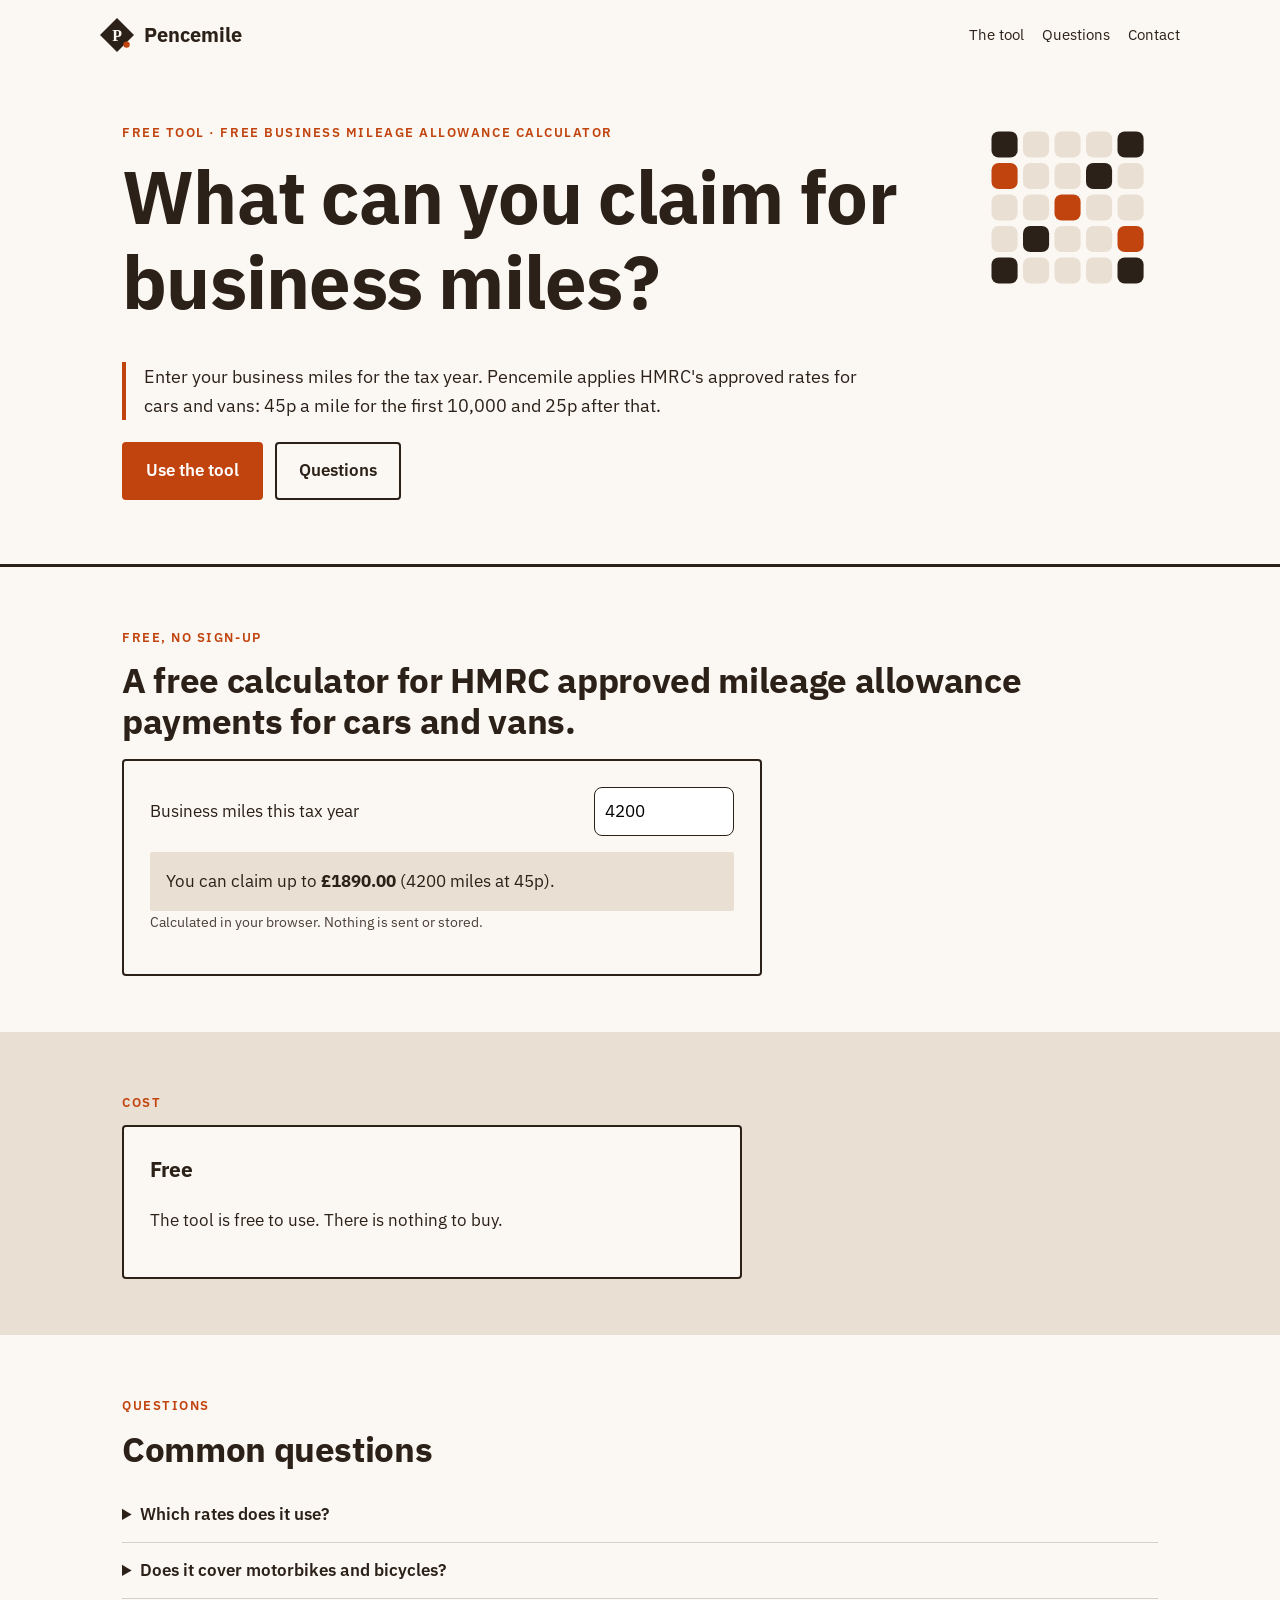
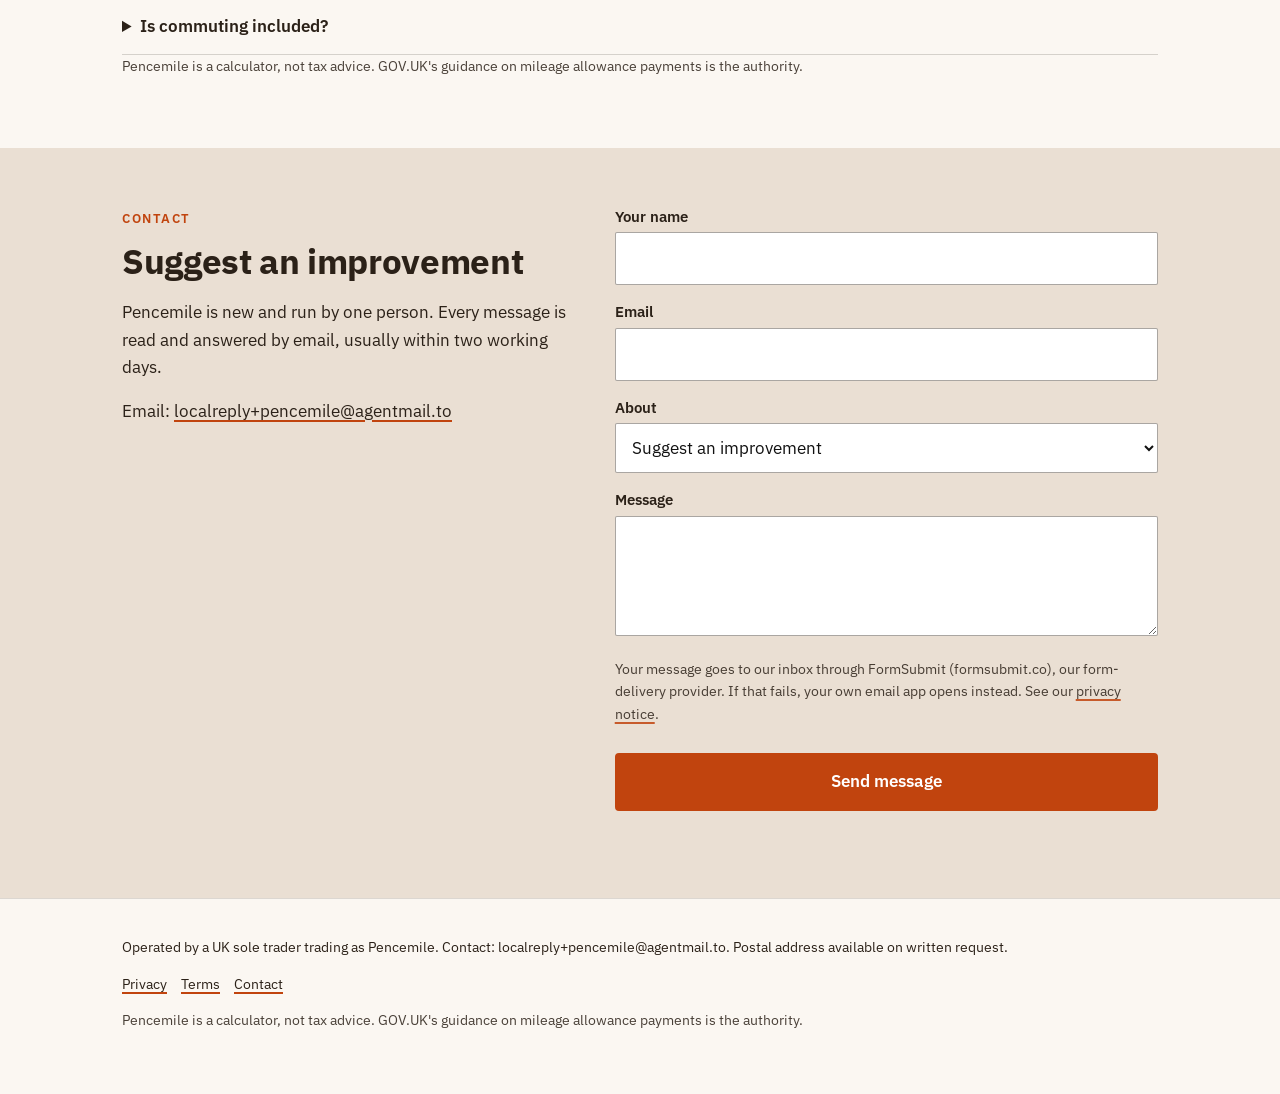
==== index.html @ f0cb2468 "Publish site 2026-10-19 21:38 BST" ====
<!doctype html>
<html lang="en-GB">
<head>
<meta charset="utf-8">
<meta name="viewport" content="width=device-width, initial-scale=1">
<meta http-equiv="Content-Security-Policy" content="default-src 'self'; img-src 'self' data: https://localreplyloop.goatcounter.com; style-src 'self'; script-src 'self'; font-src 'self'; connect-src 'self' https://formsubmit.co; form-action 'self'; base-uri 'self'; object-src 'none'">
<meta name="referrer" content="strict-origin-when-cross-origin">
<title>Pencemile: What can you claim for business miles?</title>
<meta name="description" content="A free calculator for HMRC approved mileage allowance payments for cars and vans.">
<meta name="theme-color" content="#2B2118">
<meta property="og:type" content="website"><meta property="og:title" content="Pencemile: What can you claim for business miles?"><meta property="og:description" content="A free calculator for HMRC approved mileage allowance payments for cars and vans.">
<meta property="og:image" content="https://evanturner557-del.github.io/pencemile/assets/og.png"><meta property="og:image:width" content="1200"><meta property="og:image:height" content="630">
<meta property="og:image:alt" content="Pencemile: What can you claim for business miles?"><meta property="og:site_name" content="Pencemile"><meta property="og:locale" content="en_GB">
<meta property="og:url" content="https://evanturner557-del.github.io/pencemile/"><meta name="twitter:card" content="summary_large_image">
<link rel="canonical" href="https://evanturner557-del.github.io/pencemile/">
<link rel="icon" href="assets/favicon.svg" type="image/svg+xml">
<link rel="stylesheet" href="assets/site.css">
<script src="assets/config.js"></script>
<script src="assets/analytics.js" defer></script>
<script src="_shared/kit.js" defer></script><script src="assets/tool.js" defer></script>
</head>
<body>
<a class="skip" href="#main">Skip to content</a>
<header><div class="wrap top"><a class="brand" href="./"><svg viewBox="0 0 64 64" aria-hidden="true" width="34" height="34"><path d="M32 0 64 32 32 64 0 32z" fill="#2B2118"/><text x="32" y="43" text-anchor="middle" font-family="Georgia, serif" font-weight="700" font-size="30" fill="#FBF7F2">P</text><circle cx="50" cy="50" r="6" fill="#C1440E"/></svg>Pencemile</a><nav aria-label="Primary"><a href="#tool">The tool</a><a href="#faq">Questions</a><a href="#contact">Contact</a></nav></div></header><section class="hero"><div class="wrap"><div class="art"><svg viewBox="0 0 400 400" role="img" aria-label="Decorative pattern" class="motif" preserveAspectRatio="xMidYMid slice"><rect x="30" y="30" width="58" height="58" rx="16" fill="#2B2118"/><rect x="30" y="100" width="58" height="58" rx="16" fill="#C1440E"/><rect x="30" y="170" width="58" height="58" rx="16" fill="#EADFD3"/><rect x="30" y="240" width="58" height="58" rx="16" fill="#EADFD3"/><rect x="30" y="310" width="58" height="58" rx="16" fill="#2B2118"/><rect x="100" y="30" width="58" height="58" rx="16" fill="#EADFD3"/><rect x="100" y="100" width="58" height="58" rx="16" fill="#EADFD3"/><rect x="100" y="170" width="58" height="58" rx="16" fill="#EADFD3"/><rect x="100" y="240" width="58" height="58" rx="16" fill="#2B2118"/><rect x="100" y="310" width="58" height="58" rx="16" fill="#EADFD3"/><rect x="170" y="30" width="58" height="58" rx="16" fill="#EADFD3"/><rect x="170" y="100" width="58" height="58" rx="16" fill="#EADFD3"/><rect x="170" y="170" width="58" height="58" rx="16" fill="#C1440E"/><rect x="170" y="240" width="58" height="58" rx="16" fill="#EADFD3"/><rect x="170" y="310" width="58" height="58" rx="16" fill="#EADFD3"/><rect x="240" y="30" width="58" height="58" rx="16" fill="#EADFD3"/><rect x="240" y="100" width="58" height="58" rx="16" fill="#2B2118"/><rect x="240" y="170" width="58" height="58" rx="16" fill="#EADFD3"/><rect x="240" y="240" width="58" height="58" rx="16" fill="#EADFD3"/><rect x="240" y="310" width="58" height="58" rx="16" fill="#EADFD3"/><rect x="310" y="30" width="58" height="58" rx="16" fill="#2B2118"/><rect x="310" y="100" width="58" height="58" rx="16" fill="#EADFD3"/><rect x="310" y="170" width="58" height="58" rx="16" fill="#EADFD3"/><rect x="310" y="240" width="58" height="58" rx="16" fill="#C1440E"/><rect x="310" y="310" width="58" height="58" rx="16" fill="#2B2118"/></svg></div><span class="eyebrow">Free tool · Free business mileage allowance calculator</span><h1>What can you claim for business miles?</h1><p class="lede">Enter your business miles for the tax year. Pencemile applies HMRC&#x27;s approved rates for cars and vans: 45p a mile for the first 10,000 and 25p after that.</p><div class="ctas"><a class="btn" href="#tool" data-cta="hero">Use the tool</a><a class="btn ghost" href="#faq" data-cta="hero-secondary">Questions</a></div></div></section>
<main id="main">
<section id="tool"><div class="wrap"><span class="eyebrow">Free, no sign-up</span><h2>A free calculator for HMRC approved mileage allowance payments for cars and vans.</h2><form class="tool" id="calc" novalidate><div class="row"><label for="t-miles">Business miles this tax year</label><input type="number" id="t-miles" data-k="miles" value="4200" step="1" min="0" inputmode="decimal"></div><div class="result" id="result" role="status" aria-live="polite"></div><p class="fine">Calculated in your browser. Nothing is sent or stored.</p></form></div></section>
<section class="tint" id="price"><div class="wrap"><span class="eyebrow">Cost</span><div class="pricebox"><p class="price">Free</p><p>The tool is free to use. There is nothing to buy.</p></div></div></section>
<section id="faq"><div class="wrap"><span class="eyebrow">Questions</span><h2>Common questions</h2><details><summary>Which rates does it use?</summary><p>HMRC approved mileage rates for cars and vans: 45p for the first 10,000 business miles, 25p after. Check GOV.UK in case rates change.</p></details><details><summary>Does it cover motorbikes and bicycles?</summary><p>Not yet. They have different rates.</p></details><details><summary>Is commuting included?</summary><p>No. Ordinary commuting isn&#x27;t business mileage.</p></details><p class="fine" style="margin-top:18px">Pencemile is a calculator, not tax advice. GOV.UK&#x27;s guidance on mileage allowance payments is the authority.</p></div></section>
<section class="tint" id="contact"><div class="wrap contact-grid"><div><span class="eyebrow">Contact</span><h2>Suggest an improvement</h2><p>Pencemile is new and run by one person. Every message is read and answered by email, usually within two working days.</p><p>Email: <a href="mailto:localreply+pencemile@agentmail.to">localreply+pencemile@agentmail.to</a></p></div><form class="form" data-contact data-formsubmit="localreply+pencemile@agentmail.to" data-email="localreply+pencemile@agentmail.to" data-subject="Pencemile enquiry" novalidate>
<div><label for="f-name">Your name</label><input id="f-name" name="name" autocomplete="name" required></div>
<div><label for="f-email">Email</label><input id="f-email" name="email" type="email" autocomplete="email" required></div>
<div><label for="f-plan">About</label><select id="f-plan" name="plan"><option value="Suggest an improvement">Suggest an improvement</option><option value="Report a mistake">Report a mistake</option><option value="Something else">Something else</option></select></div>
<div><label for="f-message">Message</label><textarea id="f-message" name="message"></textarea></div>
<p class="hint">Your message goes to our inbox through FormSubmit (formsubmit.co), our form-delivery provider. If that fails, your own email app opens instead. See our <a href="privacy.html">privacy notice</a>.</p>
<button class="btn" type="submit">Send message</button>
<p class="form-status" role="status" aria-live="polite"></p>
</form></div></section>
</main><footer><div class="wrap"><p>Operated by a UK sole trader trading as Pencemile. Contact: localreply+pencemile@agentmail.to. Postal address available on written request.</p>
<p><a href="privacy.html">Privacy</a><a href="terms.html">Terms</a><a href="./#contact">Contact</a></p>
<p class="fine">Pencemile is a calculator, not tax advice. GOV.UK&#x27;s guidance on mileage allowance payments is the authority.</p></div></footer>
</body></html>
---- assets/site.css ----
@font-face{font-family:'IBM Plex Sans';font-weight:700;font-style:normal;font-display:swap;src:url(fonts/ibm-plex-sans-latin-700-normal.woff2) format('woff2')}
@font-face{font-family:'IBM Plex Sans';font-weight:400;font-style:normal;font-display:swap;src:url(fonts/ibm-plex-sans-latin-400-normal.woff2) format('woff2')}
@font-face{font-family:'IBM Plex Sans';font-weight:600;font-style:normal;font-display:swap;src:url(fonts/ibm-plex-sans-latin-600-normal.woff2) format('woff2')}
:root{--ink:#2B2118;--paper:#FBF7F2;--acc:#C1440E;--acc-text:#C1440E;--on-acc:#FFFFFF;--soft:#EADFD3;--on-ink:#FBF7F2;--r:4px;--br:4px;--head:'IBM Plex Sans', system-ui, sans-serif;--body:'IBM Plex Sans', system-ui, sans-serif}
*,*::before,*::after{box-sizing:border-box}html{scroll-behavior:smooth}@media (prefers-reduced-motion:reduce){html{scroll-behavior:auto}*{transition:none!important}}
body{margin:0;font-family:var(--body);color:var(--ink);background:var(--paper);line-height:1.6;font-size:17px;-webkit-font-smoothing:antialiased}
h1,h2,h3{font-family:var(--head);line-height:1.15;margin:0 0 .5em;letter-spacing:-.01em}h1{font-size:clamp(2.1rem,5vw,3.6rem)}h2{font-size:clamp(1.5rem,3vw,2.2rem)}h3{font-size:1.15rem}
p{margin:0 0 1em}a{color:var(--ink);text-decoration-color:var(--acc);text-underline-offset:3px;text-decoration-thickness:2px}
.wrap{max-width:1080px;margin:0 auto;padding:0 22px}.skip{position:absolute;left:-999px}.skip:focus{left:12px;top:12px;background:var(--ink);color:var(--on-ink);padding:8px 12px;z-index:9}
:focus-visible{outline:3px solid var(--acc);outline-offset:2px}
.top{display:flex;align-items:center;justify-content:space-between;padding:18px 0;gap:16px}.brand{display:flex;align-items:center;gap:10px;font-family:var(--head);font-weight:700;font-size:1.25rem;text-decoration:none}
.top nav a{margin-left:18px;font-size:.95rem;text-decoration:none}.top nav a:hover{text-decoration:underline}
.btn{display:inline-block;background:var(--acc);color:var(--on-acc);padding:13px 22px;border-radius:var(--br);font-weight:600;text-decoration:none;border:2px solid var(--acc);cursor:pointer;font:inherit;font-weight:600}
.btn:hover{filter:brightness(.94)}.btn.ghost{background:transparent;color:var(--ink);border-color:var(--ink)}
.eyebrow{display:inline-block;font-size:.8rem;letter-spacing:.12em;text-transform:uppercase;font-weight:600;color:var(--acc-text);margin-bottom:12px}
.hero{padding:48px 0 64px}.hero .lede{font-size:1.15rem;max-width:40em}.ctas{display:flex;gap:12px;flex-wrap:wrap;margin-top:22px}
.motif{width:100%;height:auto;max-width:420px;display:block}
.draft{display:inline-block;background:var(--soft);border:1px dashed var(--ink);padding:3px 10px;border-radius:999px;font-size:.82rem;font-weight:600;margin-bottom:14px}
section{padding:56px 0}.tint{background:var(--soft)}
.steps{display:grid;grid-template-columns:repeat(auto-fit,minmax(220px,1fr));gap:22px;counter-reset:s}
.step{padding:22px;border-radius:var(--r);background:var(--paper);border:1px solid color-mix(in srgb,var(--ink) 14%,transparent)}
.step::before{counter-increment:s;content:"0" counter(s);font-family:var(--head);font-weight:700;color:var(--acc-text);display:block;font-size:1.4rem;margin-bottom:6px}
.points{display:grid;grid-template-columns:repeat(auto-fit,minmax(240px,1fr));gap:26px}.point h3{border-top:4px solid var(--acc);padding-top:12px}
.price{font-family:var(--head);font-size:1.3rem;font-weight:700}.pricebox{border:2px solid var(--ink);border-radius:var(--r);padding:26px;max-width:620px;background:var(--paper)}
details{border-bottom:1px solid color-mix(in srgb,var(--ink) 18%,transparent);padding:14px 0}summary{cursor:pointer;font-weight:600}details p{margin-top:10px}
.form{display:grid;gap:14px;max-width:620px}.form label{font-weight:600;font-size:.95rem;display:block;margin-bottom:4px}
.form input,.form textarea,.form select{width:100%;padding:12px;border:1.5px solid color-mix(in srgb,var(--ink) 40%,transparent);border-radius:calc(var(--r)/2);font:inherit;background:#fff;color:#111}
.form textarea{min-height:120px}.hint,.fine{font-size:.88rem;opacity:.85}.form-status{font-weight:600}
.contact-grid{display:grid;grid-template-columns:1fr 1.2fr;gap:40px}@media(max-width:800px){.contact-grid{grid-template-columns:1fr}.top nav{display:none}}
footer{padding:36px 0 48px;font-size:.9rem;border-top:1px solid color-mix(in srgb,var(--ink) 15%,transparent)}footer a{margin-right:14px}
.tool{background:var(--paper);border:2px solid var(--ink);border-radius:var(--r);padding:26px;max-width:640px}.tool .row{display:grid;grid-template-columns:1fr 140px;gap:12px;align-items:center;margin-bottom:10px}
.tool input[type=number]{padding:10px;border:1.5px solid var(--ink);border-radius:8px;font:inherit;width:100%}.result{margin-top:16px;padding:16px;background:var(--soft);border-radius:calc(var(--r)/2);min-height:3em}
.check h3{margin-top:18px}.check label{display:flex;gap:10px;align-items:flex-start;padding:6px 0}.check input{width:20px;height:20px;accent-color:var(--acc)}
.legal{max-width:760px}.legal h2{font-size:1.3rem;margin-top:1.6em}
.hero h1{font-size:clamp(2.4rem,6.5vw,4.6rem);max-width:13em}.hero{border-bottom:3px solid var(--ink)}.hero .art{float:right;width:180px;margin:0 0 20px 30px}.hero .lede{border-left:4px solid var(--acc);padding-left:18px}.step{border:none;border-top:2px solid var(--ink);border-radius:0;background:none}
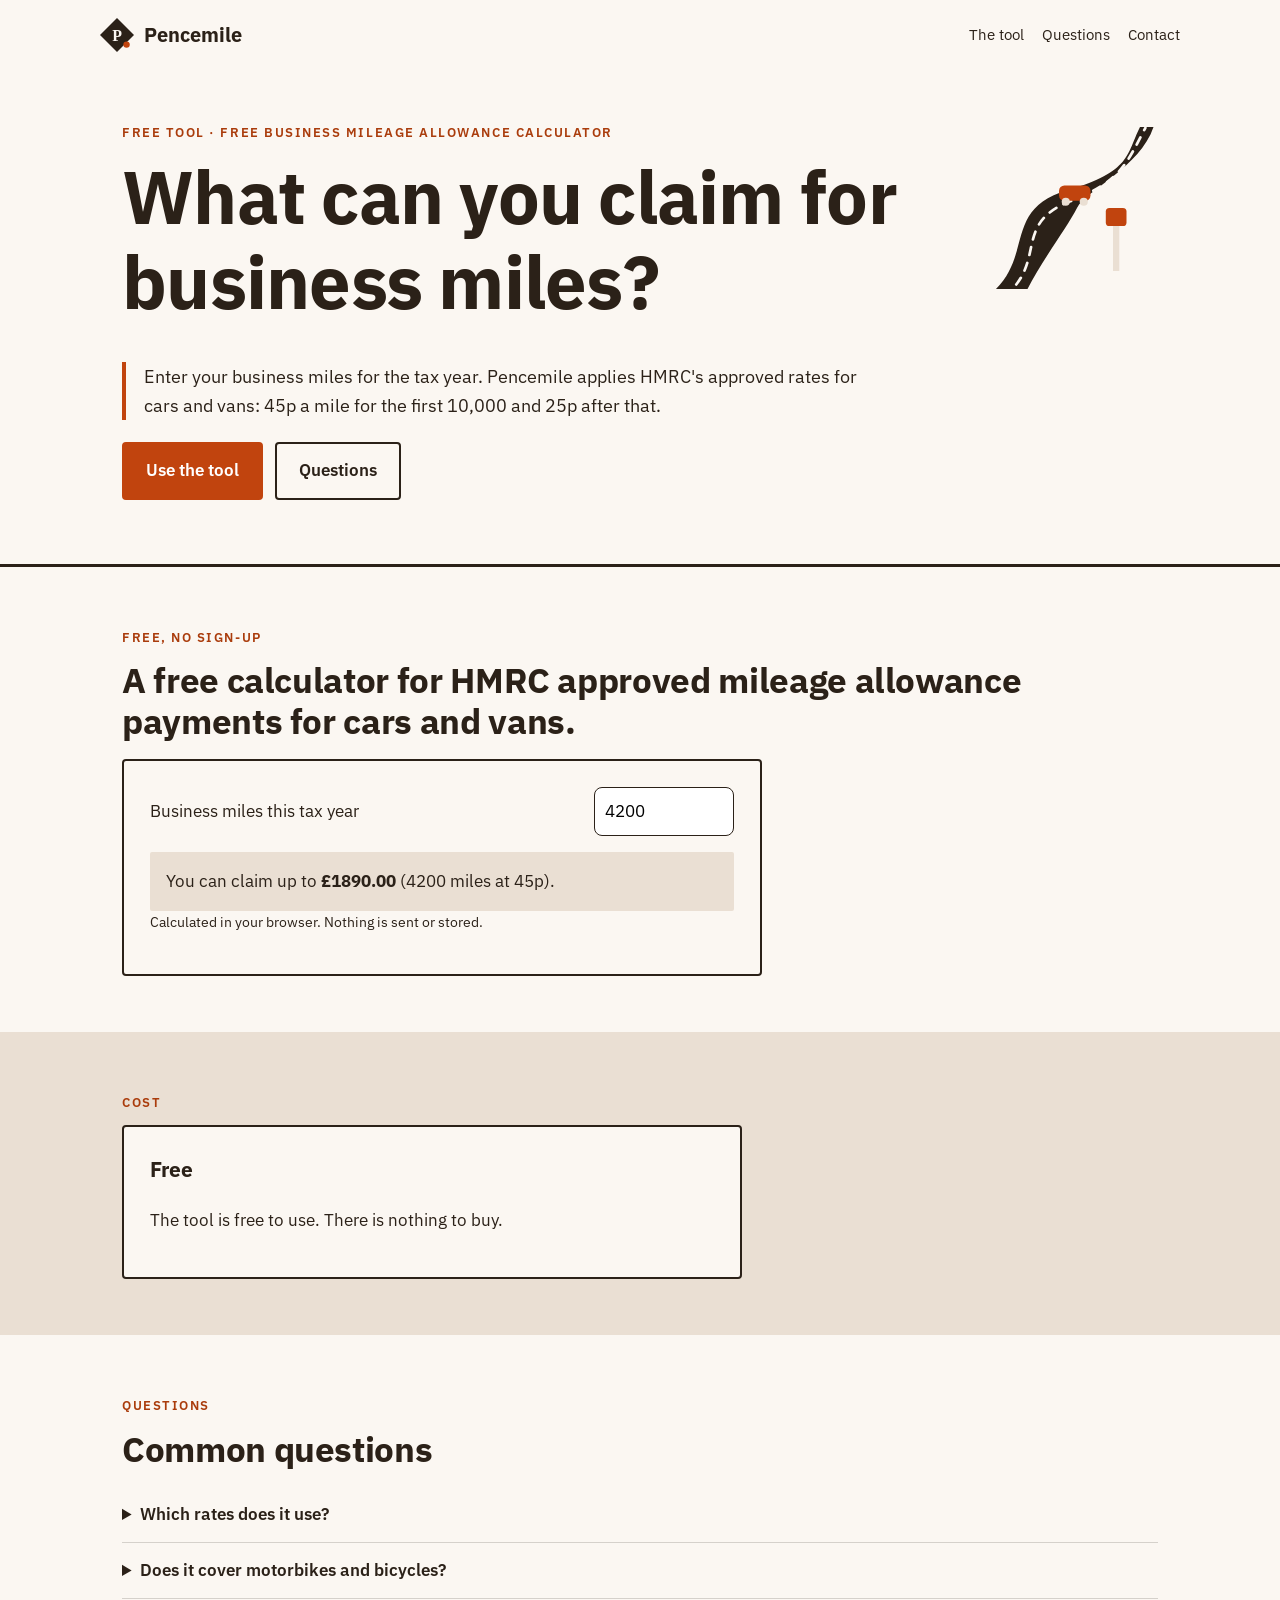
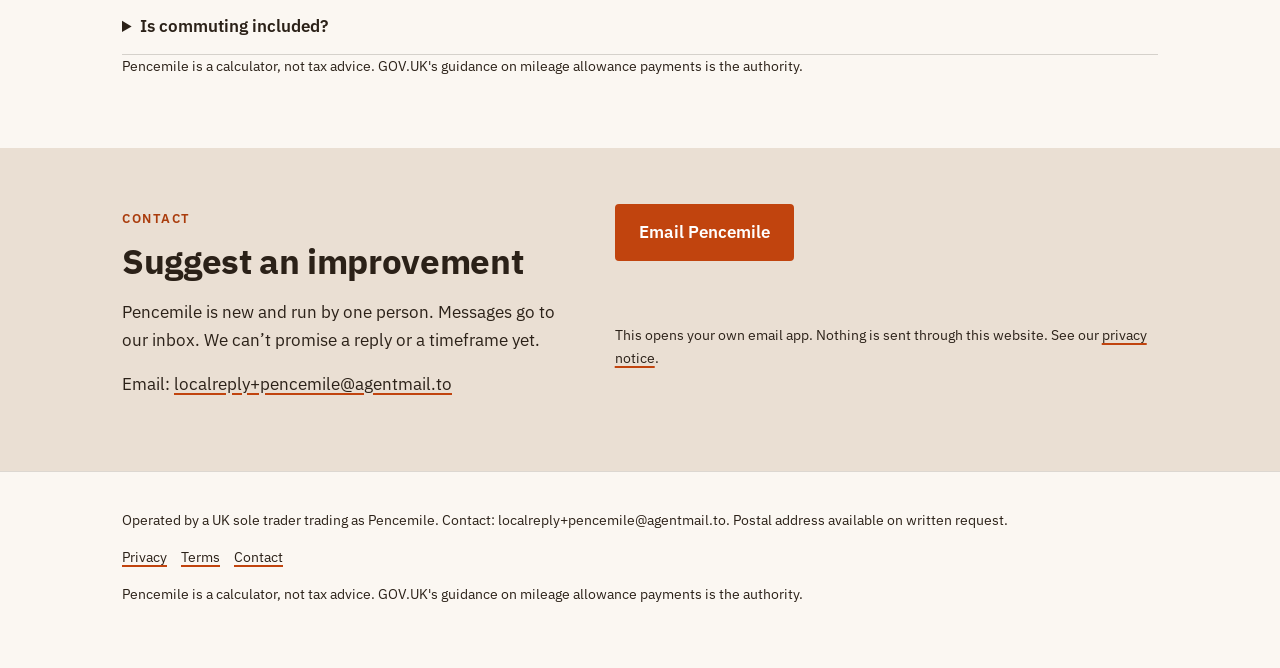
==== commit 225c8a1f: "Publish site 2026-10-21 08:28 BST" ====
--- a/index.html
+++ b/index.html
@@ -3,7 +3,7 @@
 <head>
 <meta charset="utf-8">
 <meta name="viewport" content="width=device-width, initial-scale=1">
-<meta http-equiv="Content-Security-Policy" content="default-src 'self'; img-src 'self' data: https://localreplyloop.goatcounter.com; style-src 'self'; script-src 'self'; font-src 'self'; connect-src 'self' https://formsubmit.co; form-action 'self'; base-uri 'self'; object-src 'none'">
+<meta http-equiv="Content-Security-Policy" content="default-src 'self'; img-src 'self' data: https://localreplyloop.goatcounter.com; style-src 'self'; script-src 'self'; font-src 'self'; connect-src 'self'; form-action 'self'; base-uri 'self'; object-src 'none'">
 <meta name="referrer" content="strict-origin-when-cross-origin">
 <title>Pencemile: What can you claim for business miles?</title>
 <meta name="description" content="A free calculator for HMRC approved mileage allowance payments for cars and vans.">
@@ -21,20 +21,13 @@
 </head>
 <body>
 <a class="skip" href="#main">Skip to content</a>
-<header><div class="wrap top"><a class="brand" href="./"><svg viewBox="0 0 64 64" aria-hidden="true" width="34" height="34"><path d="M32 0 64 32 32 64 0 32z" fill="#2B2118"/><text x="32" y="43" text-anchor="middle" font-family="Georgia, serif" font-weight="700" font-size="30" fill="#FBF7F2">P</text><circle cx="50" cy="50" r="6" fill="#C1440E"/></svg>Pencemile</a><nav aria-label="Primary"><a href="#tool">The tool</a><a href="#faq">Questions</a><a href="#contact">Contact</a></nav></div></header><section class="hero"><div class="wrap"><div class="art"><svg viewBox="0 0 400 400" role="img" aria-label="Decorative pattern" class="motif" preserveAspectRatio="xMidYMid slice"><rect x="30" y="30" width="58" height="58" rx="16" fill="#2B2118"/><rect x="30" y="100" width="58" height="58" rx="16" fill="#C1440E"/><rect x="30" y="170" width="58" height="58" rx="16" fill="#EADFD3"/><rect x="30" y="240" width="58" height="58" rx="16" fill="#EADFD3"/><rect x="30" y="310" width="58" height="58" rx="16" fill="#2B2118"/><rect x="100" y="30" width="58" height="58" rx="16" fill="#EADFD3"/><rect x="100" y="100" width="58" height="58" rx="16" fill="#EADFD3"/><rect x="100" y="170" width="58" height="58" rx="16" fill="#EADFD3"/><rect x="100" y="240" width="58" height="58" rx="16" fill="#2B2118"/><rect x="100" y="310" width="58" height="58" rx="16" fill="#EADFD3"/><rect x="170" y="30" width="58" height="58" rx="16" fill="#EADFD3"/><rect x="170" y="100" width="58" height="58" rx="16" fill="#EADFD3"/><rect x="170" y="170" width="58" height="58" rx="16" fill="#C1440E"/><rect x="170" y="240" width="58" height="58" rx="16" fill="#EADFD3"/><rect x="170" y="310" width="58" height="58" rx="16" fill="#EADFD3"/><rect x="240" y="30" width="58" height="58" rx="16" fill="#EADFD3"/><rect x="240" y="100" width="58" height="58" rx="16" fill="#2B2118"/><rect x="240" y="170" width="58" height="58" rx="16" fill="#EADFD3"/><rect x="240" y="240" width="58" height="58" rx="16" fill="#EADFD3"/><rect x="240" y="310" width="58" height="58" rx="16" fill="#EADFD3"/><rect x="310" y="30" width="58" height="58" rx="16" fill="#2B2118"/><rect x="310" y="100" width="58" height="58" rx="16" fill="#EADFD3"/><rect x="310" y="170" width="58" height="58" rx="16" fill="#EADFD3"/><rect x="310" y="240" width="58" height="58" rx="16" fill="#C1440E"/><rect x="310" y="310" width="58" height="58" rx="16" fill="#2B2118"/></svg></div><span class="eyebrow">Free tool · Free business mileage allowance calculator</span><h1>What can you claim for business miles?</h1><p class="lede">Enter your business miles for the tax year. Pencemile applies HMRC&#x27;s approved rates for cars and vans: 45p a mile for the first 10,000 and 25p after that.</p><div class="ctas"><a class="btn" href="#tool" data-cta="hero">Use the tool</a><a class="btn ghost" href="#faq" data-cta="hero-secondary">Questions</a></div></div></section>
+<header><div class="wrap top"><a class="brand" href="./"><svg viewBox="0 0 64 64" aria-hidden="true" width="34" height="34"><path d="M32 0 64 32 32 64 0 32z" fill="#2B2118"/><text x="32" y="43" text-anchor="middle" font-family="Georgia, serif" font-weight="700" font-size="30" fill="#FBF7F2">P</text><circle cx="50" cy="50" r="6" fill="#C1440E"/></svg>Pencemile</a><nav aria-label="Primary"><a href="#tool">The tool</a><a href="#faq">Questions</a><a href="#contact">Contact</a></nav></div></header>
 <main id="main">
+<section class="hero"><div class="wrap"><div class="art"><svg viewBox="0 0 400 400" aria-hidden="true" focusable="false" class="motif"><path d="M40 380 C 120 300 60 200 200 160 S 330 80 360 20 h30 C 360 110 240 160 220 200 S 140 320 110 380z" fill="#2B2118"/><path d="M85 370 C 140 300 90 230 205 185 S 330 100 372 22" fill="none" stroke="#FBF7F2" stroke-width="6" stroke-dasharray="18 18" stroke-linecap="round" stroke-linejoin="round"/><rect x="180" y="150" width="70" height="34" rx="12" fill="#C1440E"/><circle cx="195" cy="186" r="9" fill="#EADFD3"/><circle cx="235" cy="186" r="9" fill="#EADFD3"/><rect x="300" y="230" width="14" height="110" fill="#EADFD3"/><rect x="284" y="200" width="46" height="40" rx="8" fill="#C1440E"/></svg></div><span class="eyebrow">Free tool · Free business mileage allowance calculator</span><h1>What can you claim for business miles?</h1><p class="lede">Enter your business miles for the tax year. Pencemile applies HMRC&#x27;s approved rates for cars and vans: 45p a mile for the first 10,000 and 25p after that.</p><div class="ctas"><a class="btn" href="#tool" data-cta="hero">Use the tool</a><a class="btn ghost" href="#faq" data-cta="hero-secondary">Questions</a></div></div></section>
 <section id="tool"><div class="wrap"><span class="eyebrow">Free, no sign-up</span><h2>A free calculator for HMRC approved mileage allowance payments for cars and vans.</h2><form class="tool" id="calc" novalidate><div class="row"><label for="t-miles">Business miles this tax year</label><input type="number" id="t-miles" data-k="miles" value="4200" step="1" min="0" inputmode="decimal"></div><div class="result" id="result" role="status" aria-live="polite"></div><p class="fine">Calculated in your browser. Nothing is sent or stored.</p></form></div></section>
 <section class="tint" id="price"><div class="wrap"><span class="eyebrow">Cost</span><div class="pricebox"><p class="price">Free</p><p>The tool is free to use. There is nothing to buy.</p></div></div></section>
 <section id="faq"><div class="wrap"><span class="eyebrow">Questions</span><h2>Common questions</h2><details><summary>Which rates does it use?</summary><p>HMRC approved mileage rates for cars and vans: 45p for the first 10,000 business miles, 25p after. Check GOV.UK in case rates change.</p></details><details><summary>Does it cover motorbikes and bicycles?</summary><p>Not yet. They have different rates.</p></details><details><summary>Is commuting included?</summary><p>No. Ordinary commuting isn&#x27;t business mileage.</p></details><p class="fine" style="margin-top:18px">Pencemile is a calculator, not tax advice. GOV.UK&#x27;s guidance on mileage allowance payments is the authority.</p></div></section>
-<section class="tint" id="contact"><div class="wrap contact-grid"><div><span class="eyebrow">Contact</span><h2>Suggest an improvement</h2><p>Pencemile is new and run by one person. Every message is read and answered by email, usually within two working days.</p><p>Email: <a href="mailto:localreply+pencemile@agentmail.to">localreply+pencemile@agentmail.to</a></p></div><form class="form" data-contact data-formsubmit="localreply+pencemile@agentmail.to" data-email="localreply+pencemile@agentmail.to" data-subject="Pencemile enquiry" novalidate>
-<div><label for="f-name">Your name</label><input id="f-name" name="name" autocomplete="name" required></div>
-<div><label for="f-email">Email</label><input id="f-email" name="email" type="email" autocomplete="email" required></div>
-<div><label for="f-plan">About</label><select id="f-plan" name="plan"><option value="Suggest an improvement">Suggest an improvement</option><option value="Report a mistake">Report a mistake</option><option value="Something else">Something else</option></select></div>
-<div><label for="f-message">Message</label><textarea id="f-message" name="message"></textarea></div>
-<p class="hint">Your message goes to our inbox through FormSubmit (formsubmit.co), our form-delivery provider. If that fails, your own email app opens instead. See our <a href="privacy.html">privacy notice</a>.</p>
-<button class="btn" type="submit">Send message</button>
-<p class="form-status" role="status" aria-live="polite"></p>
-</form></div></section>
+<section class="tint" id="contact"><div class="wrap contact-grid"><div><span class="eyebrow">Contact</span><h2>Suggest an improvement</h2><p>Pencemile is new and run by one person. Messages go to our inbox. We can’t promise a reply or a timeframe yet.</p><p>Email: <a href="mailto:localreply+pencemile@agentmail.to">localreply+pencemile@agentmail.to</a></p></div><div class="form contact-mail"><p><a class="btn" href="mailto:localreply+pencemile@agentmail.to?subject=%5BPencemile%5D%20Enquiry" data-cta="enquire">Email Pencemile</a></p><p class="hint">This opens your own email app. Nothing is sent through this website. See our <a href="privacy.html">privacy notice</a>.</p></div></div></section>
 </main><footer><div class="wrap"><p>Operated by a UK sole trader trading as Pencemile. Contact: localreply+pencemile@agentmail.to. Postal address available on written request.</p>
 <p><a href="privacy.html">Privacy</a><a href="terms.html">Terms</a><a href="./#contact">Contact</a></p>
 <p class="fine">Pencemile is a calculator, not tax advice. GOV.UK&#x27;s guidance on mileage allowance payments is the authority.</p></div></footer>
--- a/assets/site.css
+++ b/assets/site.css
@@ -1,7 +1,7 @@
 @font-face{font-family:'IBM Plex Sans';font-weight:700;font-style:normal;font-display:swap;src:url(fonts/ibm-plex-sans-latin-700-normal.woff2) format('woff2')}
 @font-face{font-family:'IBM Plex Sans';font-weight:400;font-style:normal;font-display:swap;src:url(fonts/ibm-plex-sans-latin-400-normal.woff2) format('woff2')}
 @font-face{font-family:'IBM Plex Sans';font-weight:600;font-style:normal;font-display:swap;src:url(fonts/ibm-plex-sans-latin-600-normal.woff2) format('woff2')}
-:root{--ink:#2B2118;--paper:#FBF7F2;--acc:#C1440E;--acc-text:#C1440E;--on-acc:#FFFFFF;--soft:#EADFD3;--on-ink:#FBF7F2;--r:4px;--br:4px;--head:'IBM Plex Sans', system-ui, sans-serif;--body:'IBM Plex Sans', system-ui, sans-serif}
+:root{--ink:#2B2118;--paper:#FBF7F2;--acc:#C1440E;--acc-text:#AA3C0C;--on-acc:#FFFFFF;--acc-btn:#C1440E;--soft:#EADFD3;--on-ink:#FBF7F2;--r:4px;--br:4px;--head:'IBM Plex Sans', system-ui, sans-serif;--body:'IBM Plex Sans', system-ui, sans-serif}
 *,*::before,*::after{box-sizing:border-box}html{scroll-behavior:smooth}@media (prefers-reduced-motion:reduce){html{scroll-behavior:auto}*{transition:none!important}}
 body{margin:0;font-family:var(--body);color:var(--ink);background:var(--paper);line-height:1.6;font-size:17px;-webkit-font-smoothing:antialiased}
 h1,h2,h3{font-family:var(--head);line-height:1.15;margin:0 0 .5em;letter-spacing:-.01em}h1{font-size:clamp(2.1rem,5vw,3.6rem)}h2{font-size:clamp(1.5rem,3vw,2.2rem)}h3{font-size:1.15rem}
@@ -10,11 +10,11 @@
 :focus-visible{outline:3px solid var(--acc);outline-offset:2px}
 .top{display:flex;align-items:center;justify-content:space-between;padding:18px 0;gap:16px}.brand{display:flex;align-items:center;gap:10px;font-family:var(--head);font-weight:700;font-size:1.25rem;text-decoration:none}
 .top nav a{margin-left:18px;font-size:.95rem;text-decoration:none}.top nav a:hover{text-decoration:underline}
-.btn{display:inline-block;background:var(--acc);color:var(--on-acc);padding:13px 22px;border-radius:var(--br);font-weight:600;text-decoration:none;border:2px solid var(--acc);cursor:pointer;font:inherit;font-weight:600}
-.btn:hover{filter:brightness(.94)}.btn.ghost{background:transparent;color:var(--ink);border-color:var(--ink)}
+.btn{display:inline-block;background:var(--acc-btn);color:var(--on-acc);padding:13px 22px;border-radius:var(--br);font-weight:600;text-decoration:none;border:2px solid var(--acc-btn);cursor:pointer;font:inherit;font-weight:600}
+.btn:hover{filter:none;box-shadow:inset 0 0 0 2px currentColor}.btn.ghost{background:transparent;color:var(--ink);border-color:var(--ink)}
 .eyebrow{display:inline-block;font-size:.8rem;letter-spacing:.12em;text-transform:uppercase;font-weight:600;color:var(--acc-text);margin-bottom:12px}
 .hero{padding:48px 0 64px}.hero .lede{font-size:1.15rem;max-width:40em}.ctas{display:flex;gap:12px;flex-wrap:wrap;margin-top:22px}
-.motif{width:100%;height:auto;max-width:420px;display:block}
+.motif{width:100%;height:auto;max-width:420px;display:block}.art{margin:0}
 .draft{display:inline-block;background:var(--soft);border:1px dashed var(--ink);padding:3px 10px;border-radius:999px;font-size:.82rem;font-weight:600;margin-bottom:14px}
 section{padding:56px 0}.tint{background:var(--soft)}
 .steps{display:grid;grid-template-columns:repeat(auto-fit,minmax(220px,1fr));gap:22px;counter-reset:s}
@@ -25,8 +25,8 @@
 details{border-bottom:1px solid color-mix(in srgb,var(--ink) 18%,transparent);padding:14px 0}summary{cursor:pointer;font-weight:600}details p{margin-top:10px}
 .form{display:grid;gap:14px;max-width:620px}.form label{font-weight:600;font-size:.95rem;display:block;margin-bottom:4px}
 .form input,.form textarea,.form select{width:100%;padding:12px;border:1.5px solid color-mix(in srgb,var(--ink) 40%,transparent);border-radius:calc(var(--r)/2);font:inherit;background:#fff;color:#111}
-.form textarea{min-height:120px}.hint,.fine{font-size:.88rem;opacity:.85}.form-status{font-weight:600}
-.contact-grid{display:grid;grid-template-columns:1fr 1.2fr;gap:40px}@media(max-width:800px){.contact-grid{grid-template-columns:1fr}.top nav{display:none}}
+.form textarea{min-height:120px}.hint,.fine{font-size:.88rem}.form-status{font-weight:600}
+.contact-grid{display:grid;grid-template-columns:1fr 1.2fr;gap:40px}@media(max-width:800px){.contact-grid{grid-template-columns:1fr}.top nav a:not([href="#contact"]){display:none}.top nav a{margin-left:0;padding:10px 0;font-weight:600}}
 footer{padding:36px 0 48px;font-size:.9rem;border-top:1px solid color-mix(in srgb,var(--ink) 15%,transparent)}footer a{margin-right:14px}
 .tool{background:var(--paper);border:2px solid var(--ink);border-radius:var(--r);padding:26px;max-width:640px}.tool .row{display:grid;grid-template-columns:1fr 140px;gap:12px;align-items:center;margin-bottom:10px}
 .tool input[type=number]{padding:10px;border:1.5px solid var(--ink);border-radius:8px;font:inherit;width:100%}.result{margin-top:16px;padding:16px;background:var(--soft);border-radius:calc(var(--r)/2);min-height:3em}
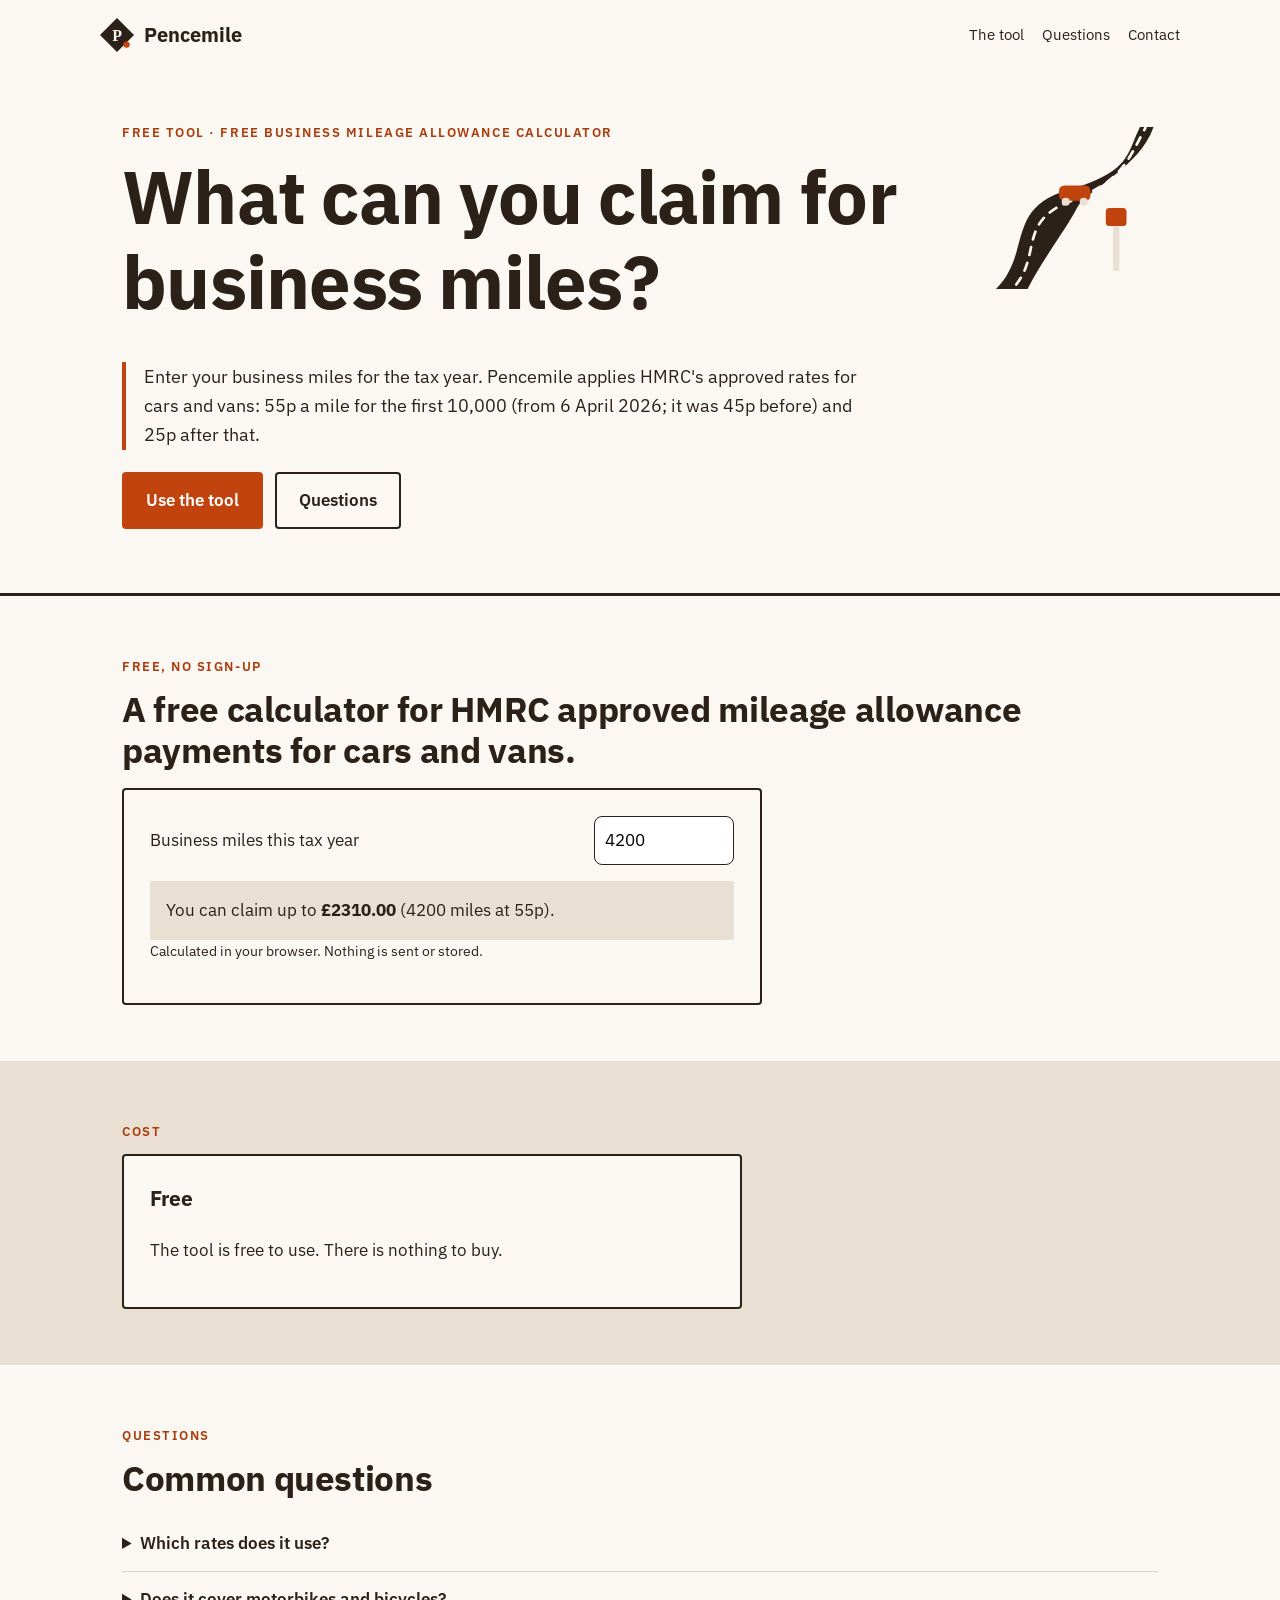
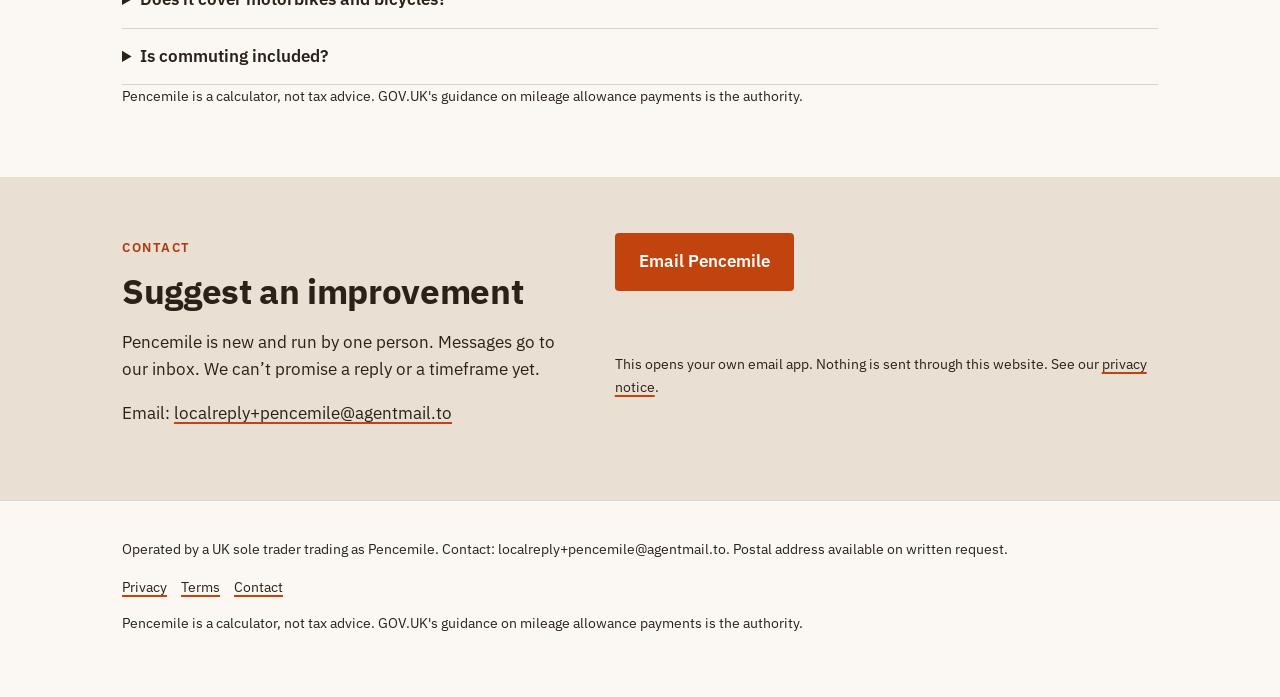
==== commit 4b3c8178: "fix: HMRC mileage rate 55p from 6 Apr 2026 (was 45p)" ====
--- a/index.html
+++ b/index.html
@@ -23,10 +23,10 @@
 <a class="skip" href="#main">Skip to content</a>
 <header><div class="wrap top"><a class="brand" href="./"><svg viewBox="0 0 64 64" aria-hidden="true" width="34" height="34"><path d="M32 0 64 32 32 64 0 32z" fill="#2B2118"/><text x="32" y="43" text-anchor="middle" font-family="Georgia, serif" font-weight="700" font-size="30" fill="#FBF7F2">P</text><circle cx="50" cy="50" r="6" fill="#C1440E"/></svg>Pencemile</a><nav aria-label="Primary"><a href="#tool">The tool</a><a href="#faq">Questions</a><a href="#contact">Contact</a></nav></div></header>
 <main id="main">
-<section class="hero"><div class="wrap"><div class="art"><svg viewBox="0 0 400 400" aria-hidden="true" focusable="false" class="motif"><path d="M40 380 C 120 300 60 200 200 160 S 330 80 360 20 h30 C 360 110 240 160 220 200 S 140 320 110 380z" fill="#2B2118"/><path d="M85 370 C 140 300 90 230 205 185 S 330 100 372 22" fill="none" stroke="#FBF7F2" stroke-width="6" stroke-dasharray="18 18" stroke-linecap="round" stroke-linejoin="round"/><rect x="180" y="150" width="70" height="34" rx="12" fill="#C1440E"/><circle cx="195" cy="186" r="9" fill="#EADFD3"/><circle cx="235" cy="186" r="9" fill="#EADFD3"/><rect x="300" y="230" width="14" height="110" fill="#EADFD3"/><rect x="284" y="200" width="46" height="40" rx="8" fill="#C1440E"/></svg></div><span class="eyebrow">Free tool · Free business mileage allowance calculator</span><h1>What can you claim for business miles?</h1><p class="lede">Enter your business miles for the tax year. Pencemile applies HMRC&#x27;s approved rates for cars and vans: 45p a mile for the first 10,000 and 25p after that.</p><div class="ctas"><a class="btn" href="#tool" data-cta="hero">Use the tool</a><a class="btn ghost" href="#faq" data-cta="hero-secondary">Questions</a></div></div></section>
+<section class="hero"><div class="wrap"><div class="art"><svg viewBox="0 0 400 400" aria-hidden="true" focusable="false" class="motif"><path d="M40 380 C 120 300 60 200 200 160 S 330 80 360 20 h30 C 360 110 240 160 220 200 S 140 320 110 380z" fill="#2B2118"/><path d="M85 370 C 140 300 90 230 205 185 S 330 100 372 22" fill="none" stroke="#FBF7F2" stroke-width="6" stroke-dasharray="18 18" stroke-linecap="round" stroke-linejoin="round"/><rect x="180" y="150" width="70" height="34" rx="12" fill="#C1440E"/><circle cx="195" cy="186" r="9" fill="#EADFD3"/><circle cx="235" cy="186" r="9" fill="#EADFD3"/><rect x="300" y="230" width="14" height="110" fill="#EADFD3"/><rect x="284" y="200" width="46" height="40" rx="8" fill="#C1440E"/></svg></div><span class="eyebrow">Free tool · Free business mileage allowance calculator</span><h1>What can you claim for business miles?</h1><p class="lede">Enter your business miles for the tax year. Pencemile applies HMRC&#x27;s approved rates for cars and vans: 55p a mile for the first 10,000 (from 6 April 2026; it was 45p before) and 25p after that.</p><div class="ctas"><a class="btn" href="#tool" data-cta="hero">Use the tool</a><a class="btn ghost" href="#faq" data-cta="hero-secondary">Questions</a></div></div></section>
 <section id="tool"><div class="wrap"><span class="eyebrow">Free, no sign-up</span><h2>A free calculator for HMRC approved mileage allowance payments for cars and vans.</h2><form class="tool" id="calc" novalidate><div class="row"><label for="t-miles">Business miles this tax year</label><input type="number" id="t-miles" data-k="miles" value="4200" step="1" min="0" inputmode="decimal"></div><div class="result" id="result" role="status" aria-live="polite"></div><p class="fine">Calculated in your browser. Nothing is sent or stored.</p></form></div></section>
 <section class="tint" id="price"><div class="wrap"><span class="eyebrow">Cost</span><div class="pricebox"><p class="price">Free</p><p>The tool is free to use. There is nothing to buy.</p></div></div></section>
-<section id="faq"><div class="wrap"><span class="eyebrow">Questions</span><h2>Common questions</h2><details><summary>Which rates does it use?</summary><p>HMRC approved mileage rates for cars and vans: 45p for the first 10,000 business miles, 25p after. Check GOV.UK in case rates change.</p></details><details><summary>Does it cover motorbikes and bicycles?</summary><p>Not yet. They have different rates.</p></details><details><summary>Is commuting included?</summary><p>No. Ordinary commuting isn&#x27;t business mileage.</p></details><p class="fine" style="margin-top:18px">Pencemile is a calculator, not tax advice. GOV.UK&#x27;s guidance on mileage allowance payments is the authority.</p></div></section>
+<section id="faq"><div class="wrap"><span class="eyebrow">Questions</span><h2>Common questions</h2><details><summary>Which rates does it use?</summary><p>HMRC approved mileage rates for cars and vans from 6 April 2026: 55p for the first 10,000 business miles, 25p after (45p applied before that date). Check GOV.UK in case rates change.</p></details><details><summary>Does it cover motorbikes and bicycles?</summary><p>Not yet. They have different rates.</p></details><details><summary>Is commuting included?</summary><p>No. Ordinary commuting isn&#x27;t business mileage.</p></details><p class="fine" style="margin-top:18px">Pencemile is a calculator, not tax advice. GOV.UK&#x27;s guidance on mileage allowance payments is the authority.</p></div></section>
 <section class="tint" id="contact"><div class="wrap contact-grid"><div><span class="eyebrow">Contact</span><h2>Suggest an improvement</h2><p>Pencemile is new and run by one person. Messages go to our inbox. We can’t promise a reply or a timeframe yet.</p><p>Email: <a href="mailto:localreply+pencemile@agentmail.to">localreply+pencemile@agentmail.to</a></p></div><div class="form contact-mail"><p><a class="btn" href="mailto:localreply+pencemile@agentmail.to?subject=%5BPencemile%5D%20Enquiry" data-cta="enquire">Email Pencemile</a></p><p class="hint">This opens your own email app. Nothing is sent through this website. See our <a href="privacy.html">privacy notice</a>.</p></div></div></section>
 </main><footer><div class="wrap"><p>Operated by a UK sole trader trading as Pencemile. Contact: localreply+pencemile@agentmail.to. Postal address available on written request.</p>
 <p><a href="privacy.html">Privacy</a><a href="terms.html">Terms</a><a href="./#contact">Contact</a></p>
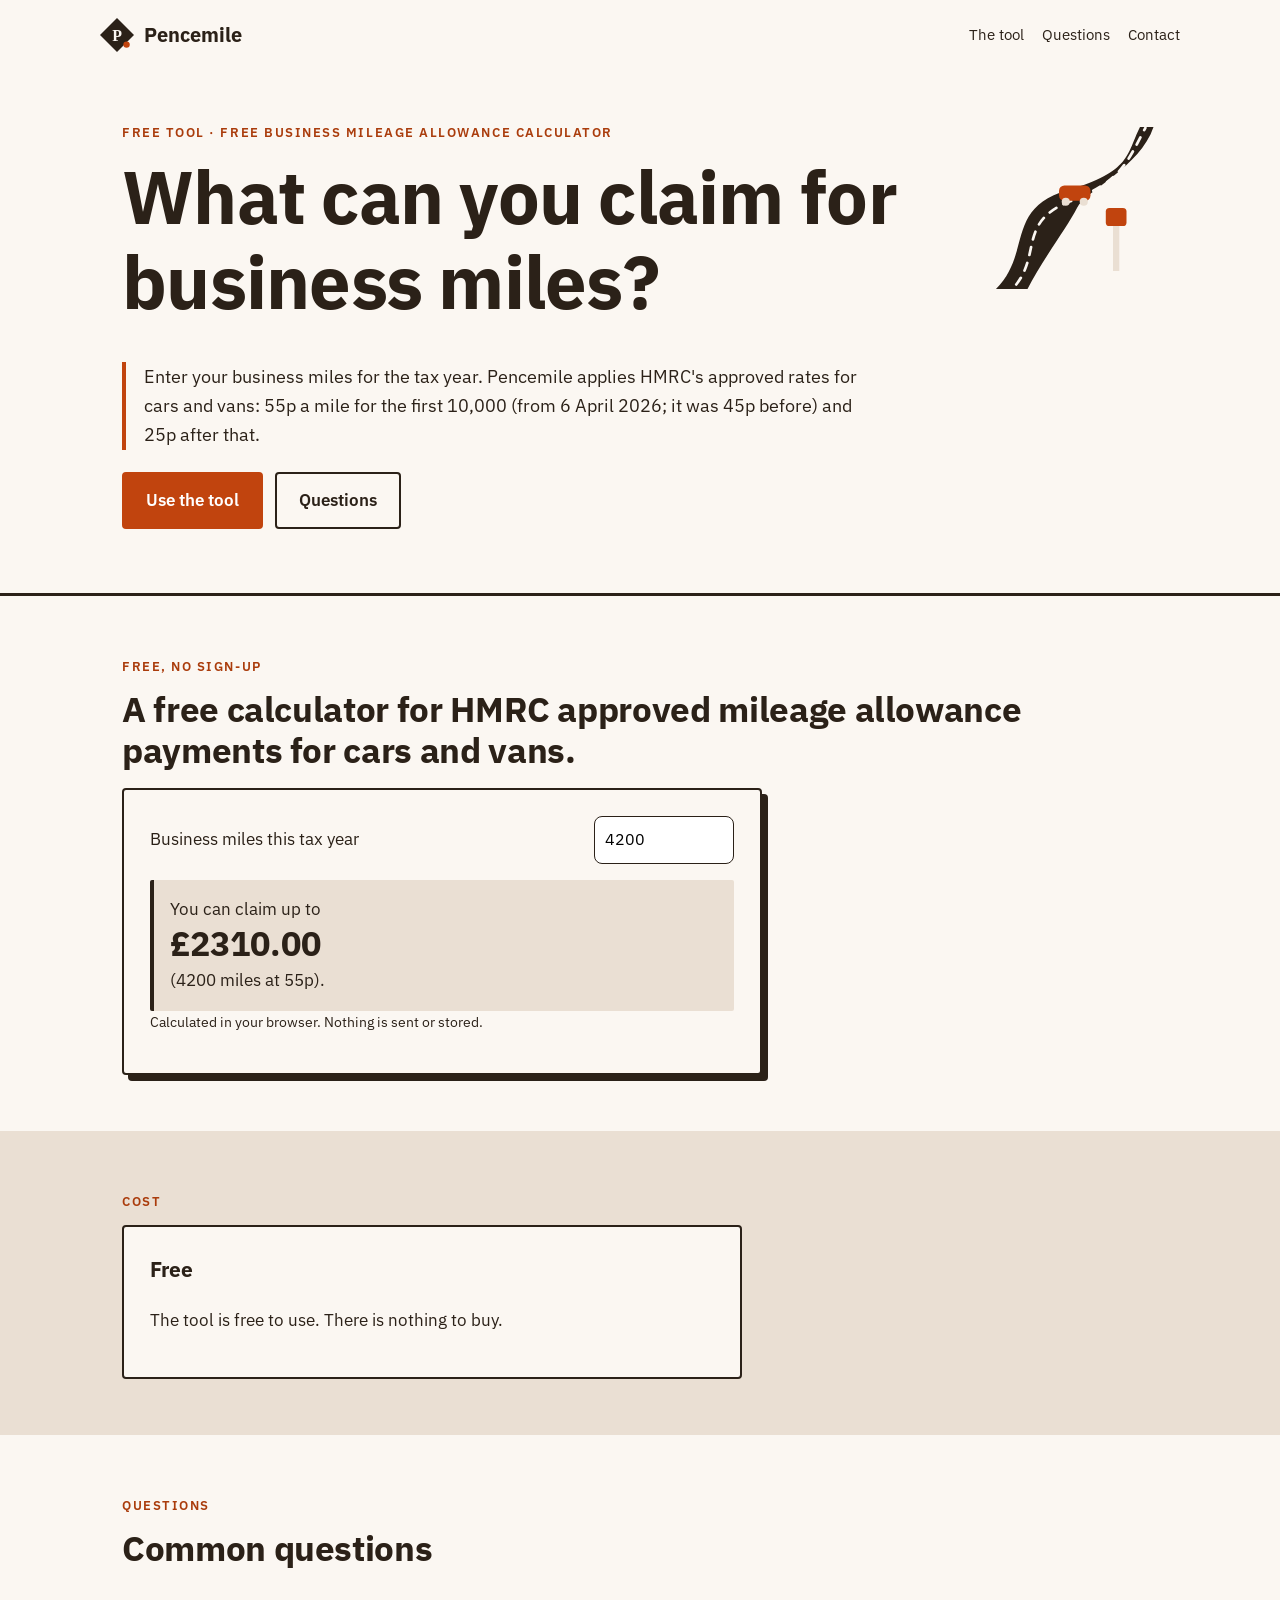
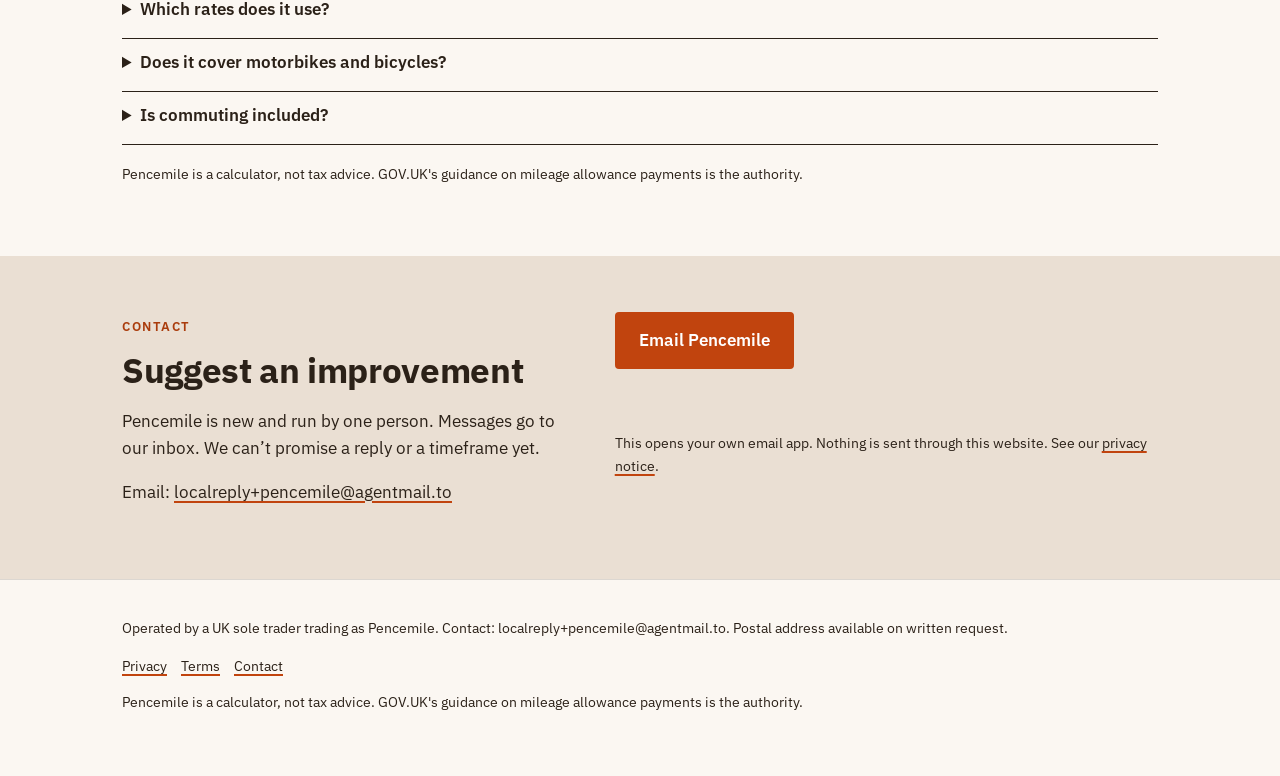
==== commit 257a3636: "Polish: prominent result card, 44px inputs, focus states, CSP-safe (no inline style)" ====
--- a/index.html
+++ b/index.html
@@ -26,7 +26,7 @@
 <section class="hero"><div class="wrap"><div class="art"><svg viewBox="0 0 400 400" aria-hidden="true" focusable="false" class="motif"><path d="M40 380 C 120 300 60 200 200 160 S 330 80 360 20 h30 C 360 110 240 160 220 200 S 140 320 110 380z" fill="#2B2118"/><path d="M85 370 C 140 300 90 230 205 185 S 330 100 372 22" fill="none" stroke="#FBF7F2" stroke-width="6" stroke-dasharray="18 18" stroke-linecap="round" stroke-linejoin="round"/><rect x="180" y="150" width="70" height="34" rx="12" fill="#C1440E"/><circle cx="195" cy="186" r="9" fill="#EADFD3"/><circle cx="235" cy="186" r="9" fill="#EADFD3"/><rect x="300" y="230" width="14" height="110" fill="#EADFD3"/><rect x="284" y="200" width="46" height="40" rx="8" fill="#C1440E"/></svg></div><span class="eyebrow">Free tool · Free business mileage allowance calculator</span><h1>What can you claim for business miles?</h1><p class="lede">Enter your business miles for the tax year. Pencemile applies HMRC&#x27;s approved rates for cars and vans: 55p a mile for the first 10,000 (from 6 April 2026; it was 45p before) and 25p after that.</p><div class="ctas"><a class="btn" href="#tool" data-cta="hero">Use the tool</a><a class="btn ghost" href="#faq" data-cta="hero-secondary">Questions</a></div></div></section>
 <section id="tool"><div class="wrap"><span class="eyebrow">Free, no sign-up</span><h2>A free calculator for HMRC approved mileage allowance payments for cars and vans.</h2><form class="tool" id="calc" novalidate><div class="row"><label for="t-miles">Business miles this tax year</label><input type="number" id="t-miles" data-k="miles" value="4200" step="1" min="0" inputmode="decimal"></div><div class="result" id="result" role="status" aria-live="polite"></div><p class="fine">Calculated in your browser. Nothing is sent or stored.</p></form></div></section>
 <section class="tint" id="price"><div class="wrap"><span class="eyebrow">Cost</span><div class="pricebox"><p class="price">Free</p><p>The tool is free to use. There is nothing to buy.</p></div></div></section>
-<section id="faq"><div class="wrap"><span class="eyebrow">Questions</span><h2>Common questions</h2><details><summary>Which rates does it use?</summary><p>HMRC approved mileage rates for cars and vans from 6 April 2026: 55p for the first 10,000 business miles, 25p after (45p applied before that date). Check GOV.UK in case rates change.</p></details><details><summary>Does it cover motorbikes and bicycles?</summary><p>Not yet. They have different rates.</p></details><details><summary>Is commuting included?</summary><p>No. Ordinary commuting isn&#x27;t business mileage.</p></details><p class="fine" style="margin-top:18px">Pencemile is a calculator, not tax advice. GOV.UK&#x27;s guidance on mileage allowance payments is the authority.</p></div></section>
+<section id="faq"><div class="wrap"><span class="eyebrow">Questions</span><h2>Common questions</h2><details><summary>Which rates does it use?</summary><p>HMRC approved mileage rates for cars and vans from 6 April 2026: 55p for the first 10,000 business miles, 25p after (45p applied before that date). Source: <a href="https://www.gov.uk/government/publications/rates-and-allowances-travel-mileage-and-fuel-allowances">GOV.UK travel mileage rates</a>. Check there in case rates change.</p></details><details><summary>Does it cover motorbikes and bicycles?</summary><p>Not yet. They have different rates.</p></details><details><summary>Is commuting included?</summary><p>No. Ordinary commuting isn&#x27;t business mileage.</p></details><p class="fine mt">Pencemile is a calculator, not tax advice. GOV.UK&#x27;s guidance on mileage allowance payments is the authority.</p></div></section>
 <section class="tint" id="contact"><div class="wrap contact-grid"><div><span class="eyebrow">Contact</span><h2>Suggest an improvement</h2><p>Pencemile is new and run by one person. Messages go to our inbox. We can’t promise a reply or a timeframe yet.</p><p>Email: <a href="mailto:localreply+pencemile@agentmail.to">localreply+pencemile@agentmail.to</a></p></div><div class="form contact-mail"><p><a class="btn" href="mailto:localreply+pencemile@agentmail.to?subject=%5BPencemile%5D%20Enquiry" data-cta="enquire">Email Pencemile</a></p><p class="hint">This opens your own email app. Nothing is sent through this website. See our <a href="privacy.html">privacy notice</a>.</p></div></div></section>
 </main><footer><div class="wrap"><p>Operated by a UK sole trader trading as Pencemile. Contact: localreply+pencemile@agentmail.to. Postal address available on written request.</p>
 <p><a href="privacy.html">Privacy</a><a href="terms.html">Terms</a><a href="./#contact">Contact</a></p>
--- a/assets/site.css
+++ b/assets/site.css
@@ -33,3 +33,12 @@
 .check h3{margin-top:18px}.check label{display:flex;gap:10px;align-items:flex-start;padding:6px 0}.check input{width:20px;height:20px;accent-color:var(--acc)}
 .legal{max-width:760px}.legal h2{font-size:1.3rem;margin-top:1.6em}
 .hero h1{font-size:clamp(2.4rem,6.5vw,4.6rem);max-width:13em}.hero{border-bottom:3px solid var(--ink)}.hero .art{float:right;width:180px;margin:0 0 20px 30px}.hero .lede{border-left:4px solid var(--acc);padding-left:18px}.step{border:none;border-top:2px solid var(--ink);border-radius:0;background:none}
+/* polish 2026-11-08 */
+.mt{margin-top:18px}
+.tool{box-shadow:6px 6px 0 var(--ink)}
+.tool input[type=number],.tool input,.tool select{font-size:16px;min-height:44px}
+.tool input:focus-visible,.tool select:focus-visible{outline:3px solid var(--ink);outline-offset:2px}
+.result{border-left:4px solid var(--ink)}
+.result strong{display:block;font-family:var(--head);font-size:clamp(1.6rem,6vw,2.1rem);line-height:1.15;margin:2px 0 4px}
+details{border-bottom:1px solid currentColor;padding:10px 0}details summary{cursor:pointer;min-height:32px}
+@media(max-width:420px){.tool{padding:18px}.tool .row{grid-template-columns:1fr}}
